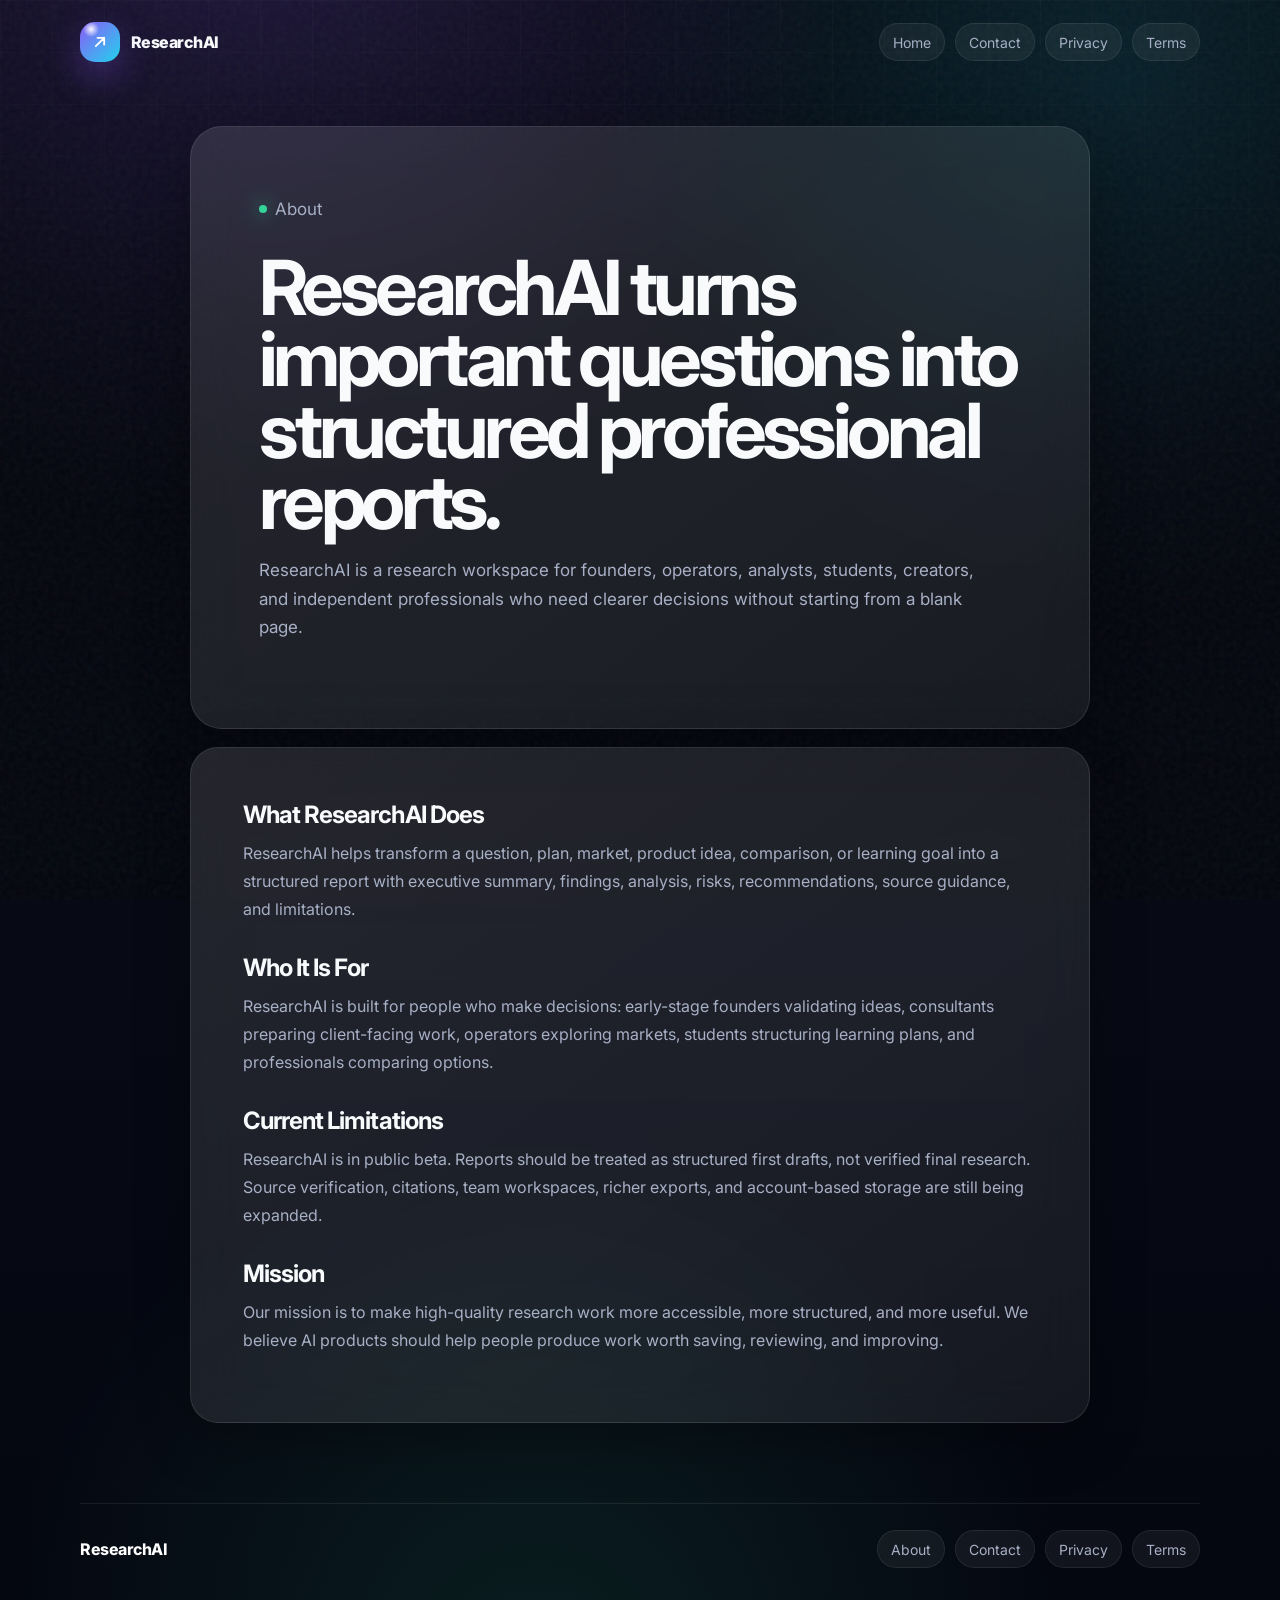
==== about.html @ 29cf25b7 "Sprint 7 — Launch Pack" ====
<!DOCTYPE html>
<html lang="en">
<head>
  <meta charset="UTF-8" />
  <meta name="viewport" content="width=device-width, initial-scale=1.0" />
  <meta name="description" content="Learn what ResearchAI is, who it is for, what it does today, and where the product is heading." />
  <meta name="author" content="ResearchAI" />
  <meta name="theme-color" content="#05070f" />
  <meta name="robots" content="index, follow" />
  <meta property="og:type" content="website" />
  <meta property="og:title" content="About ResearchAI" />
  <meta property="og:description" content="ResearchAI helps people turn important questions into structured professional reports." />
  <meta property="og:url" content="https://researchai.app/about.html" />
  <meta property="og:site_name" content="ResearchAI" />
  <meta name="twitter:card" content="summary" />
  <meta name="twitter:title" content="About ResearchAI" />
  <meta name="twitter:description" content="A professional research workspace for clearer decisions." />
  <title>About ResearchAI</title>
  <link rel="canonical" href="https://researchai.app/about.html" />
  <link rel="icon" href="data:image/svg+xml,%3Csvg xmlns='http://www.w3.org/2000/svg' viewBox='0 0 32 32'%3E%3Cdefs%3E%3ClinearGradient id='g' x1='0%25' y1='0%25' x2='100%25' y2='100%25'%3E%3Cstop offset='0%25' stop-color='%238b5cf6'/%3E%3Cstop offset='100%25' stop-color='%2322d3ee'/%3E%3C/linearGradient%3E%3C/defs%3E%3Crect width='32' height='32' rx='8' fill='url(%23g)'/%3E%3Cpath d='M10 22L22 10M12 10h8v8' fill='none' stroke='white' stroke-width='2' stroke-linecap='round' stroke-linejoin='round'/%3E%3C/svg%3E" />
  <link rel="preconnect" href="https://fonts.googleapis.com" />
  <link rel="preconnect" href="https://fonts.gstatic.com" crossorigin />
  <link href="https://fonts.googleapis.com/css2?family=Inter:wght@400;500;600;700;800&display=swap" rel="stylesheet" />
  <link rel="stylesheet" href="style.css" />
</head>
<body class="static-page-body">
  <a class="skip-link" href="#mainContent">Skip to main content</a>
  <div class="background-noise" aria-hidden="true"></div>
  <header class="static-nav">
    <a class="brand" href="index.html">
      <span class="brand-mark" aria-hidden="true"><svg viewBox="0 0 24 24" aria-hidden="true"><path d="M7 17L17 7M9 7h8v8" /></svg></span>
      <span>ResearchAI</span>
    </a>
    <nav aria-label="Site">
      <a href="index.html">Home</a>
      <a href="contact.html">Contact</a>
      <a href="privacy.html">Privacy</a>
      <a href="terms.html">Terms</a>
    </nav>
  </header>
  <main class="static-shell" id="mainContent">
    <section class="static-hero">
      <p class="eyebrow"><span aria-hidden="true"></span> About</p>
      <h1>ResearchAI turns important questions into structured professional reports.</h1>
      <p>ResearchAI is a research workspace for founders, operators, analysts, students, creators, and independent professionals who need clearer decisions without starting from a blank page.</p>
    </section>
    <section class="static-content">
      <h2>What ResearchAI Does</h2>
      <p>ResearchAI helps transform a question, plan, market, product idea, comparison, or learning goal into a structured report with executive summary, findings, analysis, risks, recommendations, source guidance, and limitations.</p>
      <h2>Who It Is For</h2>
      <p>ResearchAI is built for people who make decisions: early-stage founders validating ideas, consultants preparing client-facing work, operators exploring markets, students structuring learning plans, and professionals comparing options.</p>
      <h2>Current Limitations</h2>
      <p>ResearchAI is in public beta. Reports should be treated as structured first drafts, not verified final research. Source verification, citations, team workspaces, richer exports, and account-based storage are still being expanded.</p>
      <h2>Mission</h2>
      <p>Our mission is to make high-quality research work more accessible, more structured, and more useful. We believe AI products should help people produce work worth saving, reviewing, and improving.</p>
    </section>
  </main>
  <footer class="static-footer">
    <span>ResearchAI</span>
    <nav aria-label="Footer">
      <a href="about.html">About</a>
      <a href="contact.html">Contact</a>
      <a href="privacy.html">Privacy</a>
      <a href="terms.html">Terms</a>
    </nav>
  </footer>
</body>
</html>
---- style.css ----
/* style.css - ResearchAI Public Beta */

:root {
  --bg: #05070f;
  --bg-soft: #090d1b;
  --panel: rgba(255, 255, 255, 0.065);
  --panel-2: rgba(255, 255, 255, 0.095);
  --panel-3: rgba(255, 255, 255, 0.13);
  --border: rgba(255, 255, 255, 0.11);
  --border-strong: rgba(255, 255, 255, 0.2);
  --text: #f8fafc;
  --muted: #a7b0c5;
  --soft: #707b94;
  --purple: #8b5cf6;
  --cyan: #22d3ee;
  --green: #34d399;
  --amber: #fbbf24;
  --red: #fb7185;
  --radius-xl: 34px;
  --radius-lg: 26px;
  --radius-md: 18px;
  --radius-sm: 13px;
  --shadow: 0 30px 90px rgba(0, 0, 0, 0.45);
  --shadow-soft: 0 18px 54px rgba(0, 0, 0, 0.28);
  --ease: cubic-bezier(.2, .8, .2, 1);
  --focus-ring: 0 0 0 3px rgba(34, 211, 238, 0.45);
}

*,
*::before,
*::after {
  box-sizing: border-box;
}

html {
  scroll-behavior: smooth;
  color-scheme: dark;
}

body {
  margin: 0;
  min-height: 100vh;
  font-family: Inter, ui-sans-serif, system-ui, -apple-system, BlinkMacSystemFont, "Segoe UI", sans-serif;
  color: var(--text);
  background:
    radial-gradient(circle at 16% -8%, rgba(139, 92, 246, 0.28), transparent 32%),
    radial-gradient(circle at 88% 5%, rgba(34, 211, 238, 0.18), transparent 28%),
    radial-gradient(circle at 42% 105%, rgba(52, 211, 153, 0.12), transparent 30%),
    linear-gradient(180deg, #05070f 0%, #080b16 46%, #040610 100%);
  overflow-x: hidden;
}

body::before {
  content: "";
  position: fixed;
  inset: 0;
  pointer-events: none;
  z-index: -3;
  background-image:
    linear-gradient(rgba(255,255,255,0.035) 1px, transparent 1px),
    linear-gradient(90deg, rgba(255,255,255,0.035) 1px, transparent 1px);
  background-size: 52px 52px;
  mask-image: linear-gradient(to bottom, rgba(0,0,0,.78), transparent 78%);
}

body::after {
  content: "";
  position: fixed;
  inset: 0;
  pointer-events: none;
  z-index: -2;
  background:
    linear-gradient(180deg, rgba(5,7,15,0.1), rgba(5,7,15,.9)),
    radial-gradient(circle at 50% 20%, transparent, rgba(0,0,0,.22) 72%);
}

body.panel-open {
  overflow: hidden;
}

.background-noise {
  position: fixed;
  inset: 0;
  z-index: -1;
  pointer-events: none;
  opacity: .09;
  background-image: url("data:image/svg+xml,%3Csvg viewBox='0 0 250 250' xmlns='http://www.w3.org/2000/svg'%3E%3Cfilter id='n'%3E%3CfeTurbulence type='fractalNoise' baseFrequency='.65' numOctaves='3' stitchTiles='stitch'/%3E%3C/filter%3E%3Crect width='100%25' height='100%25' filter='url(%23n)' opacity='.55'/%3E%3C/svg%3E");
}

::selection {
  background: rgba(139, 92, 246, 0.5);
  color: white;
}

/* Skip link */
.skip-link {
  position: absolute;
  top: -100px;
  left: 16px;
  z-index: 10000;
  padding: 12px 18px;
  border-radius: 12px;
  background: var(--purple);
  color: white;
  font-weight: 600;
  text-decoration: none;
  transition: top .2s var(--ease);
}

.skip-link:focus {
  top: 16px;
  outline: none;
  box-shadow: var(--focus-ring);
}

button,
input {
  font: inherit;
}

button {
  border: 0;
  cursor: pointer;
}

button:focus-visible,
a:focus-visible,
input:focus-visible {
  outline: none;
  box-shadow: var(--focus-ring);
}

a {
  color: inherit;
  text-decoration: none;
}

/* Mobile header */
.mobile-header {
  display: none;
  position: sticky;
  top: 0;
  z-index: 80;
  padding: 12px 16px;
  align-items: center;
  gap: 14px;
  background: rgba(5, 7, 15, .88);
  border-bottom: 1px solid rgba(255,255,255,.09);
  backdrop-filter: blur(26px);
}

.mobile-menu-btn {
  width: 42px;
  height: 42px;
  padding: 10px;
  display: grid;
  gap: 5px;
  align-content: center;
  border-radius: 14px;
  background: rgba(255,255,255,.08);
  border: 1px solid rgba(255,255,255,.11);
}

.mobile-menu-btn span {
  display: block;
  height: 2px;
  border-radius: 999px;
  background: white;
}

.brand-compact {
  font-weight: 820;
  letter-spacing: -.035em;
}

.sidebar-backdrop {
  display: none;
  position: fixed;
  inset: 0;
  z-index: 55;
  background: rgba(0, 0, 0, .55);
  backdrop-filter: blur(4px);
}

.sidebar-backdrop[hidden] {
  display: none !important;
}

.app {
  display: grid;
  grid-template-columns: 286px minmax(0, 1fr);
  min-height: 100vh;
}

.view {
  display: none;
  min-width: 0;
  opacity: 0;
  transform: translateY(14px) scale(.995);
}

.view.active {
  display: block;
  animation: view-in .55s var(--ease) forwards;
}

@keyframes view-in {
  to {
    opacity: 1;
    transform: translateY(0) scale(1);
  }
}

.app-sidebar {
  position: sticky;
  top: 0;
  height: 100vh;
  padding: 18px;
  overflow-y: auto;
  border-right: 1px solid rgba(255, 255, 255, .09);
  background: rgba(5, 7, 15, .72);
  backdrop-filter: blur(26px);
  z-index: 50;
}

.brand {
  display: inline-flex;
  align-items: center;
  gap: 11px;
  font-weight: 820;
  letter-spacing: -.035em;
}

.brand-mark {
  width: 40px;
  height: 40px;
  border-radius: 15px;
  display: grid;
  place-items: center;
  position: relative;
  overflow: hidden;
  background:
    radial-gradient(circle at 28% 18%, rgba(255,255,255,.95), transparent 18%),
    linear-gradient(135deg, var(--purple), var(--cyan));
  box-shadow: 0 14px 34px rgba(139, 92, 246, .34);
}

.brand-mark::after {
  content: "";
  position: absolute;
  inset: -40%;
  background: linear-gradient(110deg, transparent 25%, rgba(255,255,255,.34), transparent 65%);
  transform: translateX(-100%) rotate(12deg);
  animation: shine 6s ease-in-out infinite;
}

@keyframes shine {
  0%, 72% { transform: translateX(-120%) rotate(12deg); }
  90%, 100% { transform: translateX(120%) rotate(12deg); }
}

.brand-mark svg {
  width: 20px;
  height: 20px;
  z-index: 1;
}

.brand-mark path {
  fill: none;
  stroke: white;
  stroke-width: 2.25;
  stroke-linecap: round;
  stroke-linejoin: round;
}

.primary-create {
  width: 100%;
  min-height: 48px;
  margin: 22px 0 8px;
  padding: 0 14px;
  display: flex;
  align-items: center;
  justify-content: space-between;
  color: white;
  border-radius: 18px;
  background:
    linear-gradient(135deg, rgba(255,255,255,.24), transparent 28%),
    linear-gradient(135deg, var(--purple), var(--cyan));
  box-shadow: 0 18px 48px rgba(91, 123, 255, .28);
  font-weight: 760;
  transition: .24s var(--ease);
}

.primary-create kbd {
  padding: 4px 8px;
  border-radius: 8px;
  background: rgba(0,0,0,.22);
  font-size: 11px;
  font-weight: 600;
  opacity: .85;
}

.primary-create:hover {
  transform: translateY(-2px);
  box-shadow: 0 24px 64px rgba(91, 123, 255, .35);
}

.sidebar-section {
  margin-top: 24px;
  display: grid;
  gap: 7px;
}

.sidebar-label {
  margin: 0 0 5px;
  color: var(--soft);
  text-transform: uppercase;
  letter-spacing: .13em;
  font-size: 11px;
  font-weight: 800;
}

.sidebar-item {
  width: 100%;
  padding: 11px 12px;
  display: flex;
  align-items: center;
  gap: 11px;
  color: var(--muted);
  background: transparent;
  border-radius: 16px;
  text-align: left;
  transition: .22s var(--ease);
}

.sidebar-item:hover,
.sidebar-item.active {
  color: white;
  background: rgba(255,255,255,.085);
  transform: translateX(2px);
}

.coming-soon-item {
  position: relative;
}

.badge-soon {
  margin-left: auto;
  padding: 3px 8px;
  border-radius: 999px;
  font-size: 10px;
  font-weight: 700;
  text-transform: uppercase;
  letter-spacing: .06em;
  color: var(--amber);
  background: rgba(251, 191, 36, .12);
  border: 1px solid rgba(251, 191, 36, .25);
}

.sidebar-icon {
  width: 25px;
  height: 25px;
  border-radius: 10px;
  display: grid;
  place-items: center;
  background: rgba(255,255,255,.075);
  color: #c4b5fd;
  font-size: 13px;
  flex-shrink: 0;
}

.usage-card {
  margin-top: 26px;
  padding: 16px;
  border-radius: 22px;
  background:
    linear-gradient(145deg, rgba(139,92,246,.16), rgba(34,211,238,.065)),
    rgba(255,255,255,.055);
  border: 1px solid rgba(255,255,255,.11);
  box-shadow: var(--shadow-soft);
}

.usage-card strong {
  display: block;
  margin-bottom: 5px;
}

.usage-card p {
  margin: 0;
  color: var(--muted);
  font-size: 13px;
}

.usage-bar {
  height: 8px;
  margin-top: 14px;
  border-radius: 999px;
  overflow: hidden;
  background: rgba(255,255,255,.08);
}

.usage-bar span {
  display: block;
  width: 0%;
  height: 100%;
  border-radius: inherit;
  background: linear-gradient(90deg, var(--purple), var(--cyan));
  transition: width .5s var(--ease);
}

.topbar,
.report-topbar {
  position: sticky;
  top: 0;
  z-index: 40;
  padding: 22px 28px;
  display: flex;
  align-items: center;
  justify-content: space-between;
  gap: 22px;
  background: rgba(5, 7, 15, .64);
  border-bottom: 1px solid rgba(255, 255, 255, .08);
  backdrop-filter: blur(26px);
}

.report-topbar > div:first-child {
  display: flex;
  align-items: center;
  gap: 14px;
  min-width: 0;
}

.back-btn {
  width: 40px;
  height: 40px;
  flex-shrink: 0;
  border-radius: 14px;
  color: white;
  background: rgba(255,255,255,.08);
  border: 1px solid rgba(255,255,255,.11);
  font-size: 18px;
  transition: .22s var(--ease);
}

.back-btn:hover {
  background: rgba(255,255,255,.14);
  transform: translateX(-2px);
}

.topbar h1 {
  margin: 5px 0 0;
  font-size: clamp(26px, 4vw, 44px);
  line-height: 1;
  letter-spacing: -.065em;
}

.eyebrow {
  display: inline-flex;
  align-items: center;
  gap: 8px;
  margin: 0;
  color: #dbe7ff;
  font-size: 13px;
}

.eyebrow span {
  width: 8px;
  height: 8px;
  border-radius: 50%;
  background: var(--green);
  box-shadow: 0 0 20px var(--green);
}

.topbar-actions,
.export-actions {
  display: flex;
  gap: 10px;
  flex-wrap: wrap;
  justify-content: flex-end;
}

.ghost-btn,
.accent-btn,
.text-btn {
  min-height: 42px;
  padding: 0 16px;
  border-radius: 999px;
  color: white;
  transition: .22s var(--ease);
}

.ghost-btn {
  background: rgba(255,255,255,.075);
  border: 1px solid rgba(255,255,255,.12);
}

.ghost-btn:hover {
  transform: translateY(-2px);
  background: rgba(255,255,255,.115);
  border-color: rgba(255,255,255,.2);
}

.ghost-btn.is-favorite {
  color: var(--amber);
  border-color: rgba(251, 191, 36, .35);
  background: rgba(251, 191, 36, .1);
}

.accent-btn {
  position: relative;
  overflow: hidden;
  font-weight: 760;
  background:
    linear-gradient(135deg, rgba(255,255,255,.24), transparent 28%),
    linear-gradient(135deg, var(--purple), var(--cyan));
  box-shadow: 0 18px 48px rgba(91, 123, 255, .28);
}

.accent-btn:hover {
  transform: translateY(-2px);
  box-shadow: 0 24px 64px rgba(91, 123, 255, .36);
}

.accent-btn.large {
  min-height: 64px;
  padding-inline: 26px;
  border-radius: 18px;
}

.danger-btn {
  color: var(--red);
  border-color: rgba(251, 113, 133, .3);
}

.danger-btn:hover {
  background: rgba(251, 113, 133, .12);
}

.text-btn {
  color: var(--muted);
  background: transparent;
}

.text-btn:hover {
  color: white;
  background: rgba(255,255,255,.08);
}

.hero-panel {
  margin: 28px;
  padding: 48px;
  min-height: 560px;
  display: grid;
  grid-template-columns: minmax(0, 1.08fr) minmax(380px, 460px);
  gap: 54px;
  align-items: center;
  border-radius: 34px;
  background:
    radial-gradient(circle at 10% 8%, rgba(139,92,246,.16), transparent 34%),
    radial-gradient(circle at 92% 0%, rgba(34,211,238,.12), transparent 30%),
    linear-gradient(145deg, rgba(255,255,255,.1), rgba(255,255,255,.045));
  border: 1px solid rgba(255,255,255,.13);
  box-shadow: var(--shadow);
  overflow: hidden;
}

.hero-badge {
  width: fit-content;
  padding: 8px 12px;
  color: #dbe7ff;
  border-radius: 999px;
  background: rgba(255,255,255,.07);
  border: 1px solid rgba(255,255,255,.115);
  font-size: 12px;
  font-weight: 700;
  letter-spacing: .03em;
  text-transform: uppercase;
}

.hero-content h2 {
  max-width: 780px;
  margin: 24px 0 18px;
  font-size: clamp(48px, 5.4vw, 76px);
  line-height: 1;
  letter-spacing: -.045em;
  background: linear-gradient(115deg, #fff 0%, #e8eeff 45%, #b8f2ff 100%);
  background-clip: text;
  -webkit-background-clip: text;
  color: transparent;
}

.hero-content p {
  max-width: 650px;
  margin: 0;
  color: var(--muted);
  font-size: 19px;
  line-height: 1.7;
  letter-spacing: 0;
}

.research-command {
  margin-top: 38px;
  max-width: 780px;
  padding: 16px;
  display: grid;
  grid-template-columns: 1fr auto;
  gap: 12px;
  align-items: start;
  border-radius: 22px;
  background:
    linear-gradient(145deg, rgba(255,255,255,.12), rgba(255,255,255,.045)),
    linear-gradient(120deg, rgba(139,92,246,.1), rgba(34,211,238,.055));
  border: 1px solid rgba(255,255,255,.15);
  box-shadow: 0 20px 58px rgba(0,0,0,.32);
  backdrop-filter: blur(28px);
  transition: .3s var(--ease);
}

.research-command:focus-within {
  transform: translateY(-2px);
  border-color: rgba(34,211,238,.42);
  box-shadow: 0 30px 90px rgba(34,211,238,.1), 0 24px 70px rgba(0,0,0,.38);
}

.input-group {
  display: grid;
  gap: 7px;
}

.workflow-label {
  padding-left: 4px;
  color: #dbe7ff;
  font-size: 13px;
  font-weight: 700;
  letter-spacing: .02em;
}

.input-shell {
  min-height: 64px;
  padding: 0 18px;
  display: flex;
  align-items: center;
  gap: 12px;
  border-radius: 18px;
  background: rgba(3,5,12,.56);
  border: 1px solid rgba(255,255,255,.09);
  transition: border-color .22s var(--ease);
  cursor: text;
}

.input-shell:has(.has-error) {
  border-color: rgba(251, 113, 133, .55);
  box-shadow: 0 0 0 1px rgba(251, 113, 133, .2);
}

.input-icon {
  width: 28px;
  height: 28px;
  display: grid;
  place-items: center;
  border-radius: 10px;
  color: #dbe7ff;
  background: rgba(255,255,255,.075);
  border: 1px solid rgba(255,255,255,.08);
  font-size: 12px;
  font-weight: 800;
  flex-shrink: 0;
}

.input-shell input {
  width: 100%;
  color: white;
  background: transparent;
  border: 0;
  outline: 0;
  font-size: 17px;
}

.input-shell input::placeholder {
  color: rgba(218,226,246,.42);
}

.input-hint {
  margin: 0;
  padding-left: 4px;
  color: var(--soft);
  font-size: 12px;
  line-height: 1.45;
}

.input-error {
  margin: 0;
  padding-left: 8px;
  color: var(--red);
  font-size: 13px;
  font-weight: 500;
}

.suggestions {
  display: flex;
  flex-wrap: wrap;
  gap: 9px;
  margin-top: 20px;
  max-width: 760px;
}

.suggestions button,
.topic-cloud button {
  padding: 10px 13px;
  border-radius: 999px;
  color: var(--muted);
  background: rgba(255,255,255,.07);
  border: 1px solid rgba(255,255,255,.105);
  transition: .22s var(--ease);
}

.suggestions button:hover,
.topic-cloud button:hover {
  color: white;
  transform: translateY(-2px);
  background: rgba(255,255,255,.11);
  border-color: rgba(255,255,255,.18);
}

.report-preview {
  padding: 30px;
  border-radius: 22px;
  background:
    linear-gradient(180deg, rgba(255,255,255,.12), rgba(255,255,255,.045)),
    rgba(9,13,26,.78);
  border: 1px solid rgba(255,255,255,.13);
  box-shadow: 0 24px 70px rgba(0,0,0,.34);
  backdrop-filter: blur(28px);
  animation: none;
}

@keyframes float-card {
  0%, 100% { transform: translateY(0) rotate(0deg); }
  50% { transform: translateY(-12px) rotate(.4deg); }
}

.preview-header {
  display: flex;
  justify-content: space-between;
  gap: 18px;
  align-items: flex-start;
  padding-bottom: 20px;
  border-bottom: 1px solid rgba(255,255,255,.08);
}

.preview-kicker {
  margin-bottom: 18px;
  color: var(--soft);
  font-size: 11px;
  font-weight: 800;
  letter-spacing: .12em;
  text-transform: uppercase;
}

.preview-header strong {
  display: block;
  font-size: 24px;
  line-height: 1.25;
  letter-spacing: -.025em;
}

.preview-header span,
.preview-grid span {
  display: block;
  margin-top: 4px;
  color: var(--soft);
  font-size: 12px;
}

.score-ring {
  width: 64px;
  height: 38px;
  display: grid;
  place-items: center;
  border-radius: 16px;
  --score-pct: 82%;
  color: #b9f7d2;
  background: rgba(52, 211, 153, .09);
  border: 1px solid rgba(52, 211, 153, .2);
  font-size: 12px;
  font-weight: 800;
  flex-shrink: 0;
  transition: background .4s var(--ease);
}

.preview-summary {
  margin: 24px 0;
  padding: 0 0 22px;
  border-bottom: 1px solid rgba(255,255,255,.08);
}

.preview-summary strong {
  display: block;
  margin-bottom: 8px;
  color: white;
  font-size: 15px;
}

.preview-summary p {
  margin: 0;
  color: var(--muted);
  font-size: 14px;
  line-height: 1.7;
}

.preview-grid {
  display: grid;
  grid-template-columns: 1fr;
  gap: 12px;
}

.preview-grid div {
  position: relative;
  padding: 0 0 12px 18px;
  background: transparent;
  border: 0;
  border-bottom: 1px solid rgba(255,255,255,.075);
}

.preview-grid div::before {
  content: "";
  position: absolute;
  left: 0;
  top: 6px;
  width: 6px;
  height: 6px;
  border-radius: 50%;
  background: rgba(34, 211, 238, .8);
}

.preview-grid div:last-child {
  padding-bottom: 0;
  border-bottom: 0;
}

.preview-grid span {
  margin-top: 0;
  color: white;
  font-size: 13px;
  font-weight: 700;
}

.preview-grid p {
  margin: 4px 0 7px;
  color: var(--muted);
  font-size: 13px;
  line-height: 1.55;
}

.preview-grid strong {
  display: inline-flex;
  width: fit-content;
  padding: 4px 8px;
  border-radius: 999px;
  color: #dbe7ff;
  background: rgba(255,255,255,.065);
  border: 1px solid rgba(255,255,255,.09);
  font-size: 12px;
  letter-spacing: 0;
}

.section-block,
.dashboard-grid {
  margin: 44px 28px;
}

.section-header {
  display: flex;
  justify-content: space-between;
  align-items: end;
  gap: 24px;
  margin-bottom: 18px;
}

.section-header h2 {
  margin: 8px 0 0;
  font-size: clamp(28px, 4vw, 46px);
  line-height: 1;
  letter-spacing: -.06em;
}

.section-header > p {
  max-width: 520px;
  margin: 0;
  color: var(--muted);
  line-height: 1.6;
}

.template-grid {
  display: grid;
  grid-template-columns: repeat(3, 1fr);
  gap: 14px;
}

.template-card,
.panel-card,
.pricing-card {
  background: rgba(255,255,255,.055);
  border: 1px solid rgba(255,255,255,.1);
  box-shadow: var(--shadow-soft);
}

.template-card {
  min-height: 172px;
  padding: 19px;
  border-radius: 26px;
  color: white;
  text-align: left;
  transition: .25s var(--ease);
}

.template-card:hover,
.pricing-card:hover,
.panel-card:hover {
  transform: translateY(-6px);
  background: rgba(255,255,255,.078);
  border-color: rgba(255,255,255,.18);
}

.template-card > span {
  width: 42px;
  height: 42px;
  display: grid;
  place-items: center;
  margin-bottom: 16px;
  border-radius: 16px;
  background: linear-gradient(135deg, rgba(139,92,246,.22), rgba(34,211,238,.14));
  border: 1px solid rgba(255,255,255,.1);
  color: #e8ddff;
}

.template-card strong {
  display: block;
  margin-bottom: 8px;
  font-size: 17px;
  letter-spacing: -.035em;
}

.template-card p {
  margin: 0;
  color: var(--muted);
  font-size: 13px;
  line-height: 1.55;
}

.dashboard-grid {
  display: grid;
  grid-template-columns: 1.1fr .9fr;
  gap: 16px;
}

.panel-card {
  padding: 22px;
  border-radius: 30px;
  transition: .25s var(--ease);
}

.panel-title {
  display: flex;
  justify-content: space-between;
  align-items: center;
  margin-bottom: 16px;
}

.panel-title h3 {
  margin: 0;
  font-size: 21px;
  letter-spacing: -.04em;
}

.report-list {
  display: grid;
  gap: 10px;
}

.report-row {
  display: grid;
  grid-template-columns: auto 1fr auto;
  align-items: center;
  gap: 12px;
  padding: 13px;
  border-radius: 19px;
  color: white;
  text-align: left;
  background: rgba(255,255,255,.045);
  border: 1px solid rgba(255,255,255,.075);
  transition: .22s var(--ease);
  width: 100%;
}

.report-row.pinned {
  border-color: rgba(251, 191, 36, .24);
  background: rgba(251, 191, 36, .055);
}

.report-row:hover {
  transform: translateX(3px);
  background: rgba(255,255,255,.075);
  border-color: rgba(255,255,255,.14);
}

.report-row > span {
  width: 42px;
  height: 42px;
  border-radius: 15px;
  display: grid;
  place-items: center;
  background: linear-gradient(135deg, rgba(139,92,246,.24), rgba(34,211,238,.14));
  border: 1px solid rgba(255,255,255,.09);
  font-size: 13px;
  font-weight: 700;
}

.report-row strong {
  display: block;
  margin-bottom: 4px;
}

.report-row p {
  margin: 0;
  color: var(--soft);
  font-size: 12px;
}

.report-row-actions,
.history-actions {
  display: flex;
  flex-wrap: wrap;
  gap: 6px;
  justify-content: flex-end;
}

.report-row-actions button,
.history-actions button {
  min-height: 30px;
  padding: 0 9px;
  border-radius: 999px;
  color: var(--muted);
  background: rgba(255,255,255,.06);
  border: 1px solid rgba(255,255,255,.09);
  font-size: 12px;
  transition: .22s var(--ease);
}

.report-row-actions button:hover,
.history-actions button:hover {
  color: white;
  background: rgba(255,255,255,.1);
  border-color: rgba(255,255,255,.16);
}

.topic-cloud {
  display: flex;
  flex-wrap: wrap;
  gap: 9px;
}

.continue-card {
  margin-top: 20px;
  padding: 17px;
  border-radius: 23px;
  background: linear-gradient(145deg, rgba(139,92,246,.16), rgba(34,211,238,.065));
  border: 1px solid rgba(255,255,255,.1);
}

.continue-card p {
  color: var(--muted);
  line-height: 1.55;
}

/* Empty states */
.empty-state {
  padding: 40px 24px;
  text-align: center;
  border-radius: 24px;
  background: rgba(255,255,255,.03);
  border: 1px dashed rgba(255,255,255,.12);
}

.empty-state.compact {
  padding: 28px 18px;
}

.empty-state h2,
.empty-state h3 {
  margin: 12px 0 8px;
  letter-spacing: -.04em;
}

.empty-state p,
.empty-state span {
  margin: 0;
  color: var(--muted);
  line-height: 1.6;
  font-size: 14px;
}

.empty-icon {
  width: 56px;
  height: 56px;
  margin: 0 auto;
  display: grid;
  place-items: center;
  border-radius: 18px;
  font-size: 24px;
  background: linear-gradient(135deg, rgba(139,92,246,.2), rgba(34,211,238,.1));
  border: 1px solid rgba(255,255,255,.1);
}

.pricing-grid {
  display: grid;
  grid-template-columns: repeat(3, 1fr);
  gap: 16px;
}

.pricing-card {
  padding: 25px;
  border-radius: 31px;
  transition: .25s var(--ease);
}

.pricing-card.featured {
  background:
    linear-gradient(145deg, rgba(139,92,246,.2), rgba(34,211,238,.08)),
    rgba(255,255,255,.07);
  border-color: rgba(139,92,246,.42);
}

.pricing-card h3 {
  margin: 0 0 8px;
  font-size: 22px;
  letter-spacing: -.04em;
}

.pricing-card p {
  color: var(--muted);
}

.pricing-card > strong {
  display: block;
  margin: 20px 0;
  font-size: 44px;
  letter-spacing: -.065em;
}

.pricing-card > strong span {
  color: var(--soft);
  font-size: 15px;
  letter-spacing: 0;
  font-weight: 500;
}

.pricing-card ul {
  display: grid;
  gap: 11px;
  padding-left: 18px;
  color: var(--muted);
  margin-bottom: 24px;
}

.site-footer {
  margin: 48px 28px 32px;
  padding: 24px 0;
  display: flex;
  justify-content: space-between;
  align-items: center;
  gap: 16px;
  flex-wrap: wrap;
  border-top: 1px solid rgba(255,255,255,.08);
}

.site-footer p {
  margin: 0;
  color: var(--soft);
  font-size: 13px;
}

.site-footer nav {
  display: flex;
  gap: 8px;
}

.site-footer nav button {
  padding: 8px 14px;
  border-radius: 999px;
  color: var(--muted);
  background: transparent;
  font-size: 13px;
  transition: .22s var(--ease);
}

.site-footer nav button:hover {
  color: white;
  background: rgba(255,255,255,.08);
}

.loading-view {
  min-height: 100vh;
}

.loading-shell {
  min-height: 100vh;
  display: grid;
  grid-template-columns: minmax(0, 1fr) 360px;
  gap: 18px;
  align-items: center;
  padding: 32px;
}

.loading-main,
.loading-steps {
  border-radius: 38px;
  background:
    linear-gradient(145deg, rgba(255,255,255,.13), rgba(255,255,255,.045)),
    rgba(8,11,22,.76);
  border: 1px solid rgba(255,255,255,.14);
  box-shadow: var(--shadow);
  backdrop-filter: blur(28px);
}

.loading-main {
  padding: 42px;
  text-align: center;
}

.research-orb {
  width: 164px;
  height: 164px;
  margin: 0 auto 28px;
  border-radius: 50%;
  position: relative;
  background:
    radial-gradient(circle, rgba(139,92,246,.18), transparent 58%),
    conic-gradient(from 180deg, rgba(139,92,246,.18), rgba(34,211,238,.6), rgba(52,211,153,.35), rgba(139,92,246,.18));
  animation: spin 2.4s linear infinite;
  box-shadow: 0 0 90px rgba(139,92,246,.25);
}

.research-orb::before {
  content: "";
  position: absolute;
  inset: 13px;
  border-radius: inherit;
  background: #090d19;
  border: 1px solid rgba(255,255,255,.08);
}

.research-orb::after {
  content: "";
  position: absolute;
  inset: 58px;
  border-radius: 18px;
  background:
    radial-gradient(circle at 30% 20%, rgba(255,255,255,.95), transparent 24%),
    linear-gradient(135deg, var(--purple), var(--cyan));
  box-shadow: 0 18px 48px rgba(34,211,238,.2);
  animation: pulse-box 1.6s var(--ease) infinite;
}

@keyframes spin {
  to { transform: rotate(360deg); }
}

@keyframes pulse-box {
  0%, 100% { transform: scale(.92) rotate(0deg); opacity: .85; }
  50% { transform: scale(1.08) rotate(8deg); opacity: 1; }
}

.loading-main h2 {
  margin: 0;
  font-size: clamp(34px, 5vw, 58px);
  letter-spacing: -.065em;
  line-height: .98;
  background: linear-gradient(115deg, #fff 0%, #dce4ff 33%, #8eeaff 68%, #c4b5fd 100%);
  background-clip: text;
  -webkit-background-clip: text;
  color: transparent;
}

.loading-main p {
  max-width: 620px;
  margin: 14px auto 28px;
  color: var(--muted);
  line-height: 1.65;
}

.progress-meta {
  display: flex;
  justify-content: space-between;
  color: var(--muted);
  font-size: 13px;
  margin-bottom: 10px;
}

.progress-track {
  height: 13px;
  border-radius: 999px;
  overflow: hidden;
  background: rgba(255,255,255,.075);
  border: 1px solid rgba(255,255,255,.1);
}

.progress-track span {
  display: block;
  width: 0%;
  height: 100%;
  border-radius: inherit;
  background: linear-gradient(90deg, var(--purple), var(--cyan), var(--green));
  box-shadow: 0 0 28px rgba(34,211,238,.48);
  transition: width .42s var(--ease);
}

.loading-cancel {
  margin-top: 24px;
}

.loading-steps {
  padding: 20px;
  display: grid;
  gap: 9px;
}

.loading-step {
  display: flex;
  align-items: center;
  gap: 11px;
  padding: 12px;
  border-radius: 17px;
  color: var(--soft);
  background: rgba(255,255,255,.04);
  border: 1px solid rgba(255,255,255,.07);
  transition: .28s var(--ease);
}

.loading-step span {
  width: 22px;
  height: 22px;
  border-radius: 50%;
  display: grid;
  place-items: center;
  background: rgba(255,255,255,.07);
  font-size: 11px;
  flex-shrink: 0;
}

.loading-step.active {
  color: white;
  background: rgba(139,92,246,.14);
  border-color: rgba(139,92,246,.28);
  transform: translateX(4px);
}

.loading-step.done {
  color: #b9f7d2;
  background: rgba(52,211,153,.09);
  border-color: rgba(52,211,153,.2);
}

.report-view {
  position: relative;
}

.report-layout {
  display: grid;
  grid-template-columns: 1fr 310px;
  gap: 0;
}

.report-empty {
  min-height: 60vh;
  display: grid;
  place-items: center;
  padding: 40px 28px;
}

.report-topbar h2 {
  margin: 0;
  max-width: 520px;
  font-size: 21px;
  letter-spacing: -.04em;
  white-space: nowrap;
  overflow: hidden;
  text-overflow: ellipsis;
}

.report-topbar p {
  margin: 4px 0 0;
  color: var(--soft);
  font-size: 13px;
}

.research-tree {
  position: sticky;
  top: 0;
  align-self: start;
  max-height: 100vh;
  overflow-y: auto;
  padding: 18px;
  border-left: 1px solid rgba(255,255,255,.09);
  background: rgba(5,7,15,.72);
  backdrop-filter: blur(26px);
  transition: width .28s var(--ease);
  order: 2;
}

.tree-head {
  display: flex;
  justify-content: space-between;
  align-items: center;
  margin-bottom: 14px;
}

.tree-head h3 {
  margin: 0;
  letter-spacing: -.04em;
}

.tree-head button {
  width: 32px;
  height: 32px;
  border-radius: 12px;
  color: white;
  background: rgba(255,255,255,.08);
  border: 1px solid rgba(255,255,255,.11);
}

.research-tree nav {
  display: grid;
  gap: 8px;
}

.tree-link {
  display: grid;
  grid-template-columns: auto 1fr 34px;
  align-items: center;
  gap: 10px;
  padding: 12px;
  border-radius: 17px;
  color: var(--muted);
  background: rgba(255,255,255,.035);
  border: 1px solid rgba(255,255,255,.065);
  transition: .22s var(--ease);
}

.tree-link:hover,
.tree-link.active {
  color: white;
  background: rgba(255,255,255,.085);
  border-color: rgba(255,255,255,.13);
  transform: translateX(-2px);
}

.tree-link span {
  width: 26px;
  height: 26px;
  border-radius: 10px;
  display: grid;
  place-items: center;
  background: rgba(255,255,255,.07);
  font-size: 12px;
  color: #c4b5fd;
}

.tree-link em {
  height: 6px;
  border-radius: 999px;
  background: linear-gradient(90deg, var(--purple), var(--cyan));
}

.tree-metrics {
  margin-top: 16px;
  padding: 16px;
  border-radius: 23px;
  background: rgba(255,255,255,.055);
  border: 1px solid rgba(255,255,255,.095);
}

.tree-metrics p {
  display: flex;
  justify-content: space-between;
  gap: 14px;
  color: var(--muted);
  font-size: 13px;
}

.tree-metrics b {
  color: white;
}

.research-tree.collapsed {
  width: 78px;
}

.research-tree.collapsed h3,
.research-tree.collapsed .tree-link b,
.research-tree.collapsed .tree-link em,
.research-tree.collapsed .tree-metrics {
  display: none;
}

.research-tree.collapsed .tree-link {
  grid-template-columns: auto;
  justify-content: center;
}

.report-document {
  max-width: 960px;
  margin: 36px auto 110px;
  padding: 0 32px;
  display: grid;
  gap: 22px;
  order: 1;
}

.report-hero,
.report-section {
  scroll-margin-top: 110px;
  border-radius: 26px;
  background: rgba(255,255,255,.048);
  border: 1px solid rgba(255,255,255,.09);
  box-shadow: 0 16px 44px rgba(0,0,0,.16);
  animation: section-in .5s var(--ease) backwards;
}

@keyframes section-in {
  from {
    opacity: 0;
    transform: translateY(12px);
  }
}

.report-section:nth-child(2) { animation-delay: .04s; }
.report-section:nth-child(3) { animation-delay: .08s; }
.report-section:nth-child(4) { animation-delay: .12s; }
.report-section:nth-child(5) { animation-delay: .16s; }
.report-section:nth-child(6) { animation-delay: .2s; }
.report-section:nth-child(7) { animation-delay: .24s; }
.report-section:nth-child(8) { animation-delay: .28s; }
.report-section:nth-child(9) { animation-delay: .32s; }
.report-section:nth-child(10) { animation-delay: .36s; }
.report-section:nth-child(11) { animation-delay: .4s; }
.report-section:nth-child(12) { animation-delay: .44s; }

.report-hero {
  padding: 42px;
  background:
    radial-gradient(circle at 10% 10%, rgba(139,92,246,.16), transparent 35%),
    radial-gradient(circle at 90% 15%, rgba(34,211,238,.1), transparent 30%),
    linear-gradient(145deg, rgba(255,255,255,.095), rgba(255,255,255,.045));
}

.report-hero h1 {
  margin: 14px 0;
  font-size: clamp(38px, 5vw, 64px);
  line-height: 1;
  letter-spacing: -.045em;
  background: linear-gradient(115deg, #fff 0%, #dce4ff 33%, #8eeaff 68%, #c4b5fd 100%);
  background-clip: text;
  -webkit-background-clip: text;
  color: transparent;
}

.report-hero > p:not(.eyebrow) {
  color: var(--muted);
  line-height: 1.7;
  font-size: 16px;
}

.report-stats {
  display: grid;
  grid-template-columns: repeat(4, 1fr);
  gap: 10px;
  margin-top: 22px;
}

.report-stats div,
.insight-grid div {
  padding: 17px;
  border-radius: 18px;
  background: rgba(255,255,255,.045);
  border: 1px solid rgba(255,255,255,.075);
}

.report-stats strong {
  display: block;
  font-size: 23px;
  letter-spacing: -.04em;
}

.report-stats span {
  color: var(--soft);
  font-size: 12px;
}

.report-section {
  padding: 32px;
}

.report-section:hover {
  border-color: rgba(255,255,255,.12);
  background: rgba(255,255,255,.052);
}

.section-title {
  display: flex;
  justify-content: space-between;
  align-items: start;
  gap: 24px;
  margin-bottom: 22px;
}

.section-title h2 {
  margin: 4px 0 0;
  font-size: clamp(25px, 3vw, 34px);
  line-height: 1.08;
  letter-spacing: -.035em;
}

.section-kicker {
  margin: 0;
  color: var(--soft);
  font-size: 11px;
  font-weight: 800;
  letter-spacing: .12em;
  line-height: 1.2;
  text-transform: uppercase;
}

.section-title span {
  padding: 7px 10px;
  border-radius: 999px;
  color: #b9f7d2;
  background: rgba(52,211,153,.1);
  border: 1px solid rgba(52,211,153,.18);
  font-size: 12px;
  white-space: nowrap;
}

.report-section p,
.report-section li {
  color: var(--muted);
  line-height: 1.78;
  font-size: 15px;
}

.executive-section {
  padding: 38px;
  background:
    linear-gradient(180deg, rgba(255,255,255,.075), rgba(255,255,255,.045)),
    rgba(9,13,26,.72);
}

.executive-brief {
  margin-bottom: 24px;
  padding: 0 0 22px;
  border-bottom: 1px solid rgba(255,255,255,.08);
}

.executive-brief p {
  margin: 0;
  color: #dbe7ff;
  font-size: 18px;
  line-height: 1.78;
}

.report-disclaimer {
  margin-top: 20px;
  padding: 14px 16px;
  border-radius: 14px;
  font-size: 13px;
  line-height: 1.6;
  color: var(--soft);
  background: rgba(251, 191, 36, .06);
  border: 1px solid rgba(251, 191, 36, .15);
}

.insight-grid {
  display: grid;
  grid-template-columns: repeat(3, 1fr);
  gap: 14px;
  margin-top: 18px;
}

.insight-grid strong {
  display: block;
  margin-bottom: 8px;
  color: white;
  line-height: 1.35;
}

.insight-grid p {
  margin: 0;
  font-size: 14px;
  line-height: 1.65;
}

.comparison-list {
  margin: 10px 0 0;
  padding: 0;
  display: grid;
  gap: 8px;
  list-style: none;
}

.comparison-list li {
  display: grid;
  gap: 6px;
  padding: 10px;
  border-radius: 14px;
  background: rgba(255,255,255,.045);
  border: 1px solid rgba(255,255,255,.075);
}

.comparison-list span {
  color: var(--muted);
  font-size: 13px;
  line-height: 1.45;
}

.chart-card {
  margin-top: 22px;
  padding: 22px;
  border-radius: 20px;
  background: rgba(255,255,255,.045);
  border: 1px solid rgba(255,255,255,.08);
}

.bar-row {
  display: grid;
  grid-template-columns: 150px 1fr 42px;
  align-items: center;
  gap: 11px;
  margin: 13px 0;
  font-size: 13px;
  color: var(--muted);
}

.bar-row i {
  height: 10px;
  border-radius: 999px;
  background: rgba(255,255,255,.08);
  overflow: hidden;
}

.bar-row b {
  display: block;
  height: 100%;
  width: var(--bar-width, 0%);
  border-radius: inherit;
  background: linear-gradient(90deg, var(--purple), var(--cyan));
  box-shadow: 0 0 18px rgba(34,211,238,.28);
  transition: width 1s var(--ease);
}

.bar-row b.bar-filled {
  width: var(--bar-width, 0%);
}

.split {
  display: grid;
  grid-template-columns: 1fr 1fr;
  gap: 24px;
}

.signal-list {
  padding: 0;
  margin: 0;
  display: grid;
  gap: 12px;
  list-style: none;
}

.signal-list li {
  position: relative;
  padding: 16px 16px 16px 32px;
  border-radius: 16px;
  background: rgba(255,255,255,.042);
  border: 1px solid rgba(255,255,255,.072);
}

.signal-list li::before {
  content: "";
  position: absolute;
  left: 12px;
  top: 14px;
  bottom: 14px;
  width: 6px;
  border-radius: 999px;
  background: var(--green);
}

.signal-list.warning li::before {
  background: var(--amber);
}

.signal-list.risk li::before {
  background: var(--red);
}

.signal-list strong,
.signal-list span {
  display: block;
}

.signal-list strong {
  margin-bottom: 5px;
  color: white;
}

.signal-list span {
  font-size: 14px;
  line-height: 1.6;
}

.table-wrap {
  overflow-x: auto;
  -webkit-overflow-scrolling: touch;
}

table {
  width: 100%;
  border-collapse: collapse;
  border-radius: 20px;
  overflow: hidden;
  font-size: 14px;
}

th,
td {
  padding: 14px;
  text-align: left;
  border-bottom: 1px solid rgba(255,255,255,.08);
  color: var(--muted);
}

th {
  color: white;
  background: rgba(255,255,255,.055);
}

.timeline {
  display: grid;
  gap: 14px;
}

.timeline div {
  padding: 18px;
  display: grid;
  grid-template-columns: 36px 1fr;
  gap: 8px 14px;
  border-radius: 16px;
  background: rgba(255,255,255,.045);
  border: 1px solid rgba(255,255,255,.08);
}

.timeline span {
  grid-row: span 2;
  width: 34px;
  height: 34px;
  border-radius: 13px;
  display: grid;
  place-items: center;
  background: linear-gradient(135deg, rgba(139,92,246,.3), rgba(34,211,238,.18));
  border: 1px solid rgba(255,255,255,.11);
  font-size: 13px;
  font-weight: 800;
}

.timeline strong {
  align-self: end;
  color: white;
  line-height: 1.35;
}

.timeline p {
  margin: 0;
  color: var(--muted);
  line-height: 1.65;
}

.confidence-grid {
  display: grid;
  grid-template-columns: repeat(3, 1fr);
  gap: 14px;
}

.confidence-grid div {
  padding: 18px;
  border-radius: 16px;
  background: rgba(255,255,255,.042);
  border: 1px solid rgba(255,255,255,.075);
}

.confidence-grid strong {
  display: block;
  margin-bottom: 8px;
  color: white;
}

.confidence-grid p {
  margin: 0;
  font-size: 14px;
  line-height: 1.65;
}

/* Panel overlay */
.panel-overlay {
  position: fixed;
  inset: 0;
  z-index: 200;
  display: grid;
  place-items: center;
  padding: 24px;
  background: rgba(0, 0, 0, .6);
  backdrop-filter: blur(8px);
  opacity: 0;
  transition: opacity .28s var(--ease);
}

.panel-overlay[hidden] {
  display: none !important;
}

.panel-overlay:not(.open) {
  pointer-events: none;
}

.panel-overlay.open {
  opacity: 1;
  pointer-events: auto;
}

.panel-drawer {
  width: min(560px, 100%);
  max-height: min(80vh, 720px);
  display: grid;
  grid-template-rows: auto 1fr;
  border-radius: 28px;
  background: rgba(9, 13, 26, .96);
  border: 1px solid rgba(255,255,255,.14);
  box-shadow: var(--shadow);
  transform: translateY(20px) scale(.97);
  transition: transform .28s var(--ease);
  overflow: hidden;
}

.panel-overlay.open .panel-drawer {
  transform: translateY(0) scale(1);
}

.panel-header {
  display: flex;
  justify-content: space-between;
  align-items: center;
  padding: 20px 22px;
  border-bottom: 1px solid rgba(255,255,255,.08);
}

.panel-header h2 {
  margin: 0;
  font-size: 20px;
  letter-spacing: -.04em;
}

.panel-close {
  width: 36px;
  height: 36px;
  border-radius: 12px;
  font-size: 22px;
  line-height: 1;
  color: white;
  background: rgba(255,255,255,.08);
  border: 1px solid rgba(255,255,255,.11);
}

.panel-body {
  padding: 20px 22px;
  overflow-y: auto;
}

.panel-body .template-grid {
  grid-template-columns: 1fr;
}

.history-list {
  display: grid;
  gap: 10px;
}

.history-item {
  width: 100%;
  display: grid;
  grid-template-columns: auto 1fr auto;
  gap: 12px;
  padding: 14px;
  border-radius: 18px;
  text-align: left;
  color: white;
  background: rgba(255,255,255,.05);
  border: 1px solid rgba(255,255,255,.08);
  transition: .22s var(--ease);
}

.history-item:hover {
  background: rgba(255,255,255,.09);
  transform: translateX(3px);
}

.history-icon {
  width: 42px;
  height: 42px;
  display: grid;
  place-items: center;
  border-radius: 14px;
  font-size: 13px;
  font-weight: 700;
  background: linear-gradient(135deg, rgba(139,92,246,.24), rgba(34,211,238,.14));
  border: 1px solid rgba(255,255,255,.09);
}

.history-item strong {
  display: block;
  margin-bottom: 4px;
}

.history-item p {
  margin: 0;
  color: var(--soft);
  font-size: 12px;
}

.settings-group {
  margin-bottom: 28px;
}

.settings-group h3 {
  margin: 0 0 10px;
  font-size: 16px;
}

.settings-group p {
  margin: 0 0 14px;
  color: var(--muted);
  line-height: 1.6;
  font-size: 14px;
}

.settings-group .ghost-btn {
  margin-right: 10px;
  margin-bottom: 10px;
}

.settings-version {
  color: var(--soft);
  font-size: 12px;
}

/* Toast */
.toast {
  position: fixed;
  right: 18px;
  bottom: 18px;
  z-index: 999;
  max-width: 360px;
  padding: 13px 16px;
  border-radius: 16px;
  background: rgba(12,18,32,.9);
  color: white;
  border: 1px solid rgba(255,255,255,.14);
  box-shadow: var(--shadow-soft);
  backdrop-filter: blur(22px);
  opacity: 0;
  transform: translateY(18px);
  pointer-events: none;
  transition: .28s var(--ease);
}

.toast.show {
  opacity: 1;
  transform: translateY(0);
}

.toast-info {
  border-color: rgba(34, 211, 238, .35);
}

.toast-warn {
  border-color: rgba(251, 191, 36, .35);
  color: #fde68a;
}

/* Static launch pages */
.static-page-body {
  min-height: 100vh;
}

.static-nav,
.static-footer {
  width: min(1120px, calc(100% - 36px));
  margin: 0 auto;
  display: flex;
  align-items: center;
  justify-content: space-between;
  gap: 18px;
}

.static-nav {
  padding: 22px 0;
}

.static-nav nav,
.static-footer nav {
  display: flex;
  align-items: center;
  flex-wrap: wrap;
  gap: 10px;
}

.static-nav nav a,
.static-footer nav a {
  min-height: 38px;
  display: inline-flex;
  align-items: center;
  padding: 0 13px;
  border-radius: 999px;
  color: var(--muted);
  background: rgba(255,255,255,.055);
  border: 1px solid rgba(255,255,255,.08);
  font-size: 14px;
  transition: .22s var(--ease);
}

.static-nav nav a:hover,
.static-footer nav a:hover {
  color: white;
  background: rgba(255,255,255,.1);
  border-color: rgba(255,255,255,.16);
  transform: translateY(-1px);
}

.static-shell {
  width: min(900px, calc(100% - 36px));
  margin: 42px auto 80px;
}

.static-center {
  min-height: calc(100vh - 84px);
  display: grid;
  place-items: center;
}

.static-hero,
.static-content {
  border: 1px solid rgba(255,255,255,.1);
  background:
    linear-gradient(145deg, rgba(255,255,255,.09), rgba(255,255,255,.035)),
    rgba(255,255,255,.03);
  box-shadow: var(--shadow-soft);
  backdrop-filter: blur(24px);
}

.static-hero {
  padding: clamp(34px, 6vw, 68px);
  border-radius: 32px;
}

.static-hero h1 {
  max-width: 780px;
  margin: 10px 0 18px;
  font-size: clamp(40px, 7vw, 76px);
  line-height: .94;
  letter-spacing: -.06em;
}

.static-hero p {
  max-width: 720px;
  margin: 0 0 18px;
  color: var(--muted);
  line-height: 1.7;
  font-size: 17px;
}

.static-content {
  margin-top: 18px;
  padding: clamp(28px, 5vw, 52px);
  border-radius: 28px;
}

.static-content h2 {
  margin: 30px 0 10px;
  font-size: 24px;
  letter-spacing: -.04em;
}

.static-content h2:first-child {
  margin-top: 0;
}

.static-content p {
  margin: 0 0 16px;
  color: var(--muted);
  line-height: 1.75;
}

.static-content a,
.static-mail-link {
  color: white;
  text-decoration: underline;
  text-decoration-color: rgba(34,211,238,.55);
  text-underline-offset: 4px;
}

.static-mail-link {
  font-weight: 700;
}

.static-cta {
  width: fit-content;
  display: inline-flex;
  align-items: center;
  text-decoration: none;
}

.static-footer {
  padding: 26px 0 36px;
  color: var(--soft);
  border-top: 1px solid rgba(255,255,255,.08);
}

.static-footer > span {
  color: white;
  font-weight: 760;
  letter-spacing: -.03em;
}

/* Reduced motion */
@media (prefers-reduced-motion: reduce) {
  *,
  *::before,
  *::after {
    animation-duration: 0.01ms !important;
    animation-iteration-count: 1 !important;
    transition-duration: 0.01ms !important;
    scroll-behavior: auto !important;
  }

  .report-preview {
    animation: none;
  }
}

/* Responsive */
@media (max-width: 1180px) {
  .app {
    grid-template-columns: 1fr;
  }

  .mobile-header {
    display: flex;
  }

  .app-sidebar {
    position: fixed;
    top: 0;
    left: 0;
    width: 286px;
    height: 100vh;
    transform: translateX(-100%);
    transition: transform .3s var(--ease);
    z-index: 60;
    box-shadow: var(--shadow);
  }

  .app-sidebar.open {
    transform: translateX(0);
  }

  .sidebar-backdrop:not([hidden]) {
    display: block;
  }

  .sidebar-backdrop {
    display: none;
  }

  .hero-panel,
  .dashboard-grid,
  .loading-shell {
    grid-template-columns: 1fr;
  }

  .report-preview {
    max-width: 520px;
  }

  .report-layout {
    grid-template-columns: 1fr;
  }

  .research-tree {
    position: relative;
    max-height: none;
    border-left: 0;
    border-bottom: 1px solid rgba(255,255,255,.09);
    order: 0;
  }

  .research-tree nav {
    grid-template-columns: repeat(3, 1fr);
    display: grid;
  }

  .research-tree.collapsed {
    width: auto;
  }

  .report-document {
    order: 1;
  }
}

@media (max-width: 860px) {
  .static-nav,
  .static-footer {
    align-items: flex-start;
    flex-direction: column;
  }

  .topbar,
  .report-topbar,
  .section-header {
    flex-direction: column;
    align-items: flex-start;
  }

  .topbar-actions,
  .export-actions {
    justify-content: flex-start;
    margin-top: 14px;
    width: 100%;
  }

  .hero-panel {
    margin: 18px;
    padding: 22px;
    border-radius: 30px;
  }

  .research-command {
    grid-template-columns: 1fr;
  }

  .accent-btn.large {
    width: 100%;
  }

  .template-grid,
  .pricing-grid,
  .insight-grid,
  .confidence-grid,
  .report-stats,
  .split {
    grid-template-columns: 1fr;
  }

  .research-tree nav {
    grid-template-columns: repeat(2, 1fr);
  }

  .bar-row {
    grid-template-columns: 110px 1fr 36px;
  }

  .site-footer {
    flex-direction: column;
    align-items: flex-start;
  }
}

@media (max-width: 560px) {
  .brand span:last-child {
    display: none;
  }

  .topbar,
  .report-topbar {
    padding: 18px;
  }

  .hero-content h2 {
    font-size: 38px;
  }

  .section-block,
  .dashboard-grid {
    margin: 32px 18px;
  }

  .research-tree nav {
    grid-template-columns: 1fr;
  }

  .report-document {
    padding: 0 14px;
    margin-bottom: 48px;
  }

  .report-hero,
  .report-section {
    border-radius: 24px;
  }

  .export-actions .ghost-btn,
  .export-actions .accent-btn {
    min-height: 38px;
    padding: 0 12px;
    font-size: 13px;
  }

  .report-row,
  .history-item {
    grid-template-columns: auto 1fr;
    align-items: start;
  }

  .report-row-actions,
  .history-actions {
    grid-column: 1 / -1;
    justify-content: flex-start;
  }

  .report-stats {
    grid-template-columns: repeat(2, 1fr);
  }

  .panel-overlay {
    padding: 0;
    align-items: end;
  }

  .panel-drawer {
    width: 100%;
    max-height: 85vh;
    border-radius: 28px 28px 0 0;
  }
}

@media print {
  body {
    background: white;
    color: black;
  }

  .app-sidebar,
  .report-topbar,
  .research-tree,
  .toast,
  .background-noise,
  .mobile-header,
  .panel-overlay,
  .skip-link {
    display: none !important;
  }

  .app {
    display: block;
  }

  .report-document {
    max-width: none;
    margin: 0;
    padding: 0;
    gap: 18px;
  }

  .report-hero,
  .report-section {
    background: white;
    color: black;
    border: 1px solid #e5e7eb;
    border-radius: 0;
    box-shadow: none;
    break-inside: avoid;
    animation: none;
    padding: 24px 0;
  }

  .report-hero h1 {
    color: black;
    background: none;
    -webkit-background-clip: unset;
    background-clip: unset;
  }

  .report-section p,
  .report-section li,
  .insight-grid p,
  .confidence-grid p,
  .timeline p {
    color: #333;
  }

  .section-kicker,
  .report-stats span,
  .preview-grid span {
    color: #555;
  }

  .section-title span,
  .score-ring {
    color: #111;
    background: #f3f4f6;
    border-color: #d1d5db;
  }

  .report-stats div,
  .insight-grid div,
  .confidence-grid div,
  .chart-card,
  .signal-list li,
  .timeline div {
    background: white;
    border-color: #e5e7eb;
    box-shadow: none;
  }

  .report-disclaimer {
    background: #fffbeb;
    border-color: #fcd34d;
    color: #92400e;
  }
}
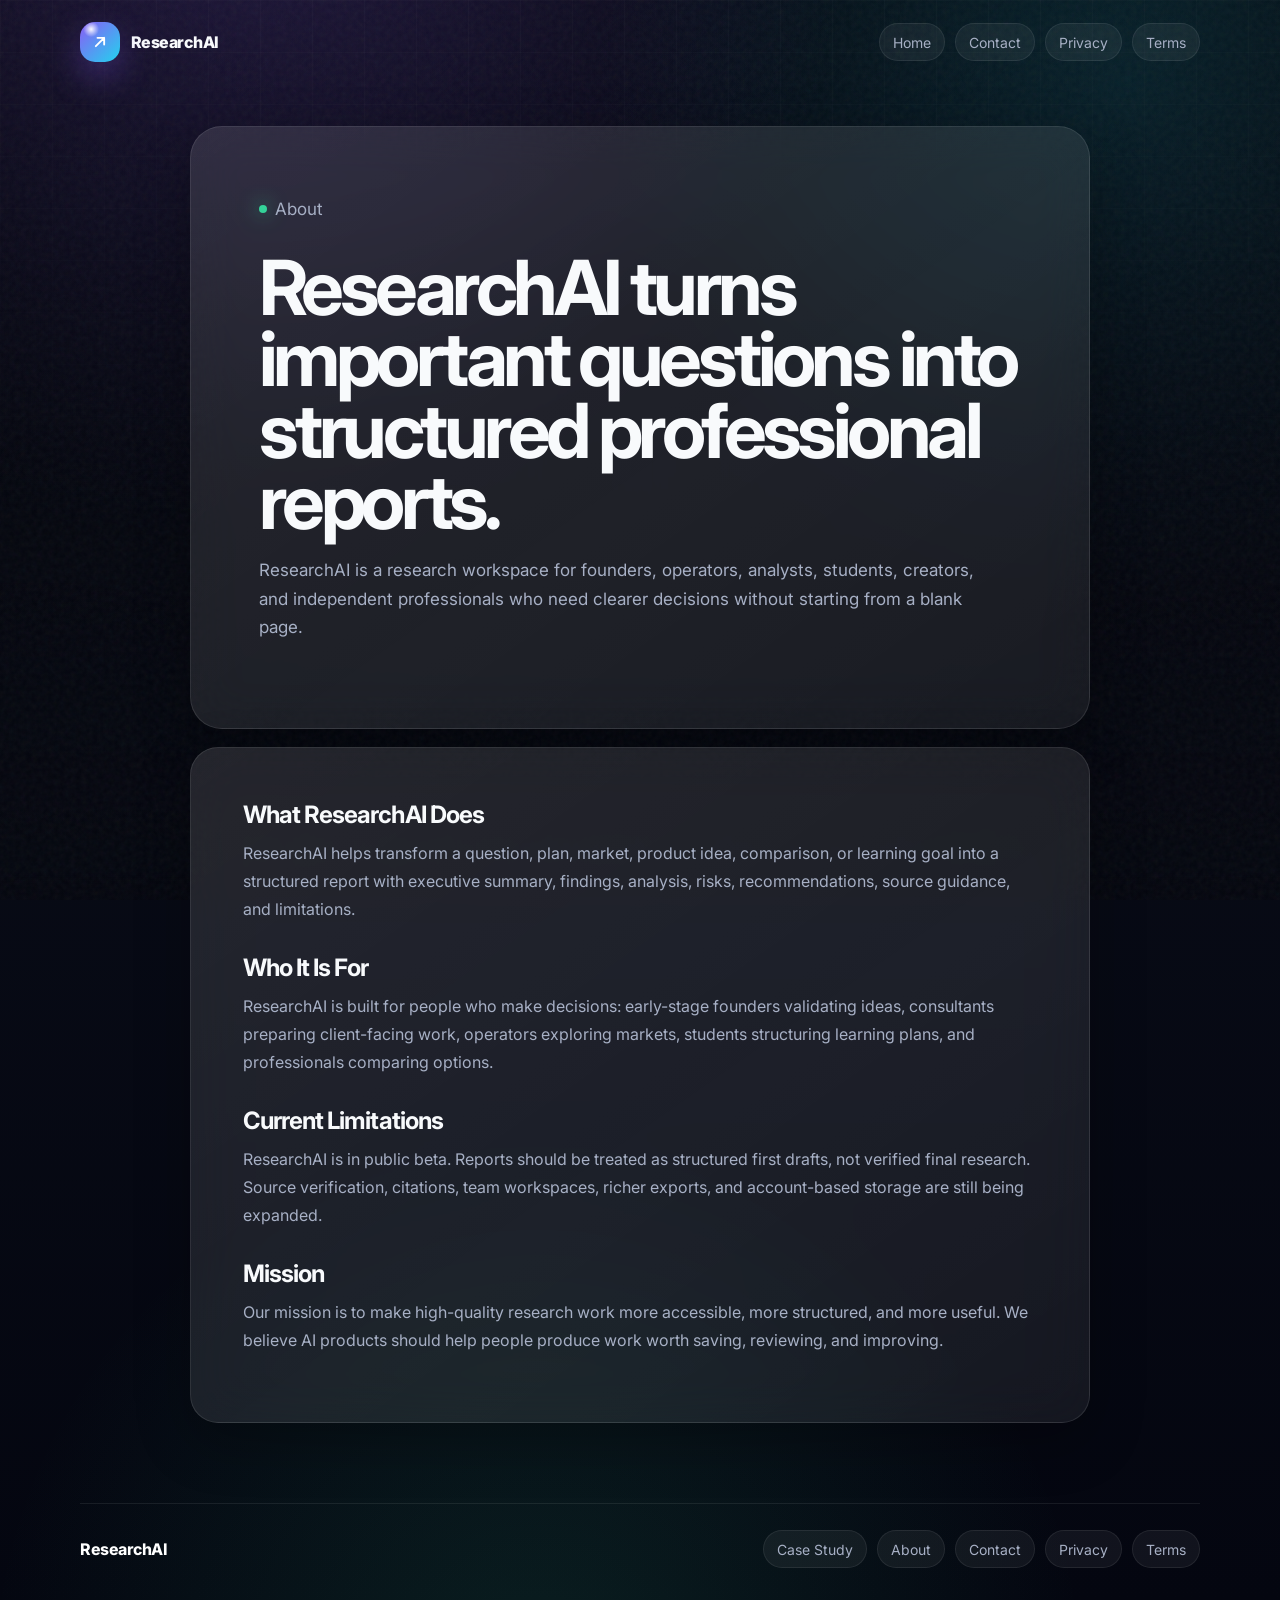
==== commit 2b61e35e: "Final beta polish" ====
--- a/about.html
+++ b/about.html
@@ -58,6 +58,7 @@
   <footer class="static-footer">
     <span>ResearchAI</span>
     <nav aria-label="Footer">
+      <a href="case-study.html">Case Study</a>
       <a href="about.html">About</a>
       <a href="contact.html">Contact</a>
       <a href="privacy.html">Privacy</a>
--- a/style.css
+++ b/style.css
@@ -380,9 +380,27 @@
   box-shadow: var(--shadow-soft);
 }
 
+.usage-heading {
+  display: flex;
+  align-items: center;
+  justify-content: space-between;
+  gap: 10px;
+  margin-bottom: 5px;
+}
+
 .usage-card strong {
   display: block;
-  margin-bottom: 5px;
+}
+
+.dev-badge {
+  border: 1px solid rgba(34,197,94,.38);
+  border-radius: 999px;
+  padding: 3px 7px;
+  background: rgba(34,197,94,.14);
+  color: #86efac;
+  font-size: 10px;
+  font-weight: 800;
+  letter-spacing: .08em;
 }
 
 .usage-card p {
@@ -406,6 +424,70 @@
   border-radius: inherit;
   background: linear-gradient(90deg, var(--purple), var(--cyan));
   transition: width .5s var(--ease);
+}
+
+.usage-card.is-dev {
+  background:
+    linear-gradient(145deg, rgba(34,197,94,.15), rgba(34,211,238,.055)),
+    rgba(255,255,255,.055);
+  border-color: rgba(34,197,94,.24);
+}
+
+.usage-card.is-dev .usage-bar {
+  display: none;
+}
+
+.usage-card.is-pro {
+  background:
+    linear-gradient(145deg, rgba(139,92,246,.17), rgba(34,211,238,.075)),
+    rgba(255,255,255,.055);
+  border-color: rgba(139,92,246,.3);
+}
+
+.usage-card.is-pro .usage-bar {
+  display: none;
+}
+
+.auth-card {
+  margin-top: 14px;
+  padding: 16px;
+  border-radius: 22px;
+  background: rgba(255,255,255,.045);
+  border: 1px solid rgba(255,255,255,.09);
+}
+
+.auth-card strong {
+  display: block;
+  margin-bottom: 5px;
+}
+
+.auth-card p {
+  margin: 0;
+  color: var(--muted);
+  font-size: 13px;
+  line-height: 1.45;
+  overflow-wrap: anywhere;
+}
+
+.auth-actions {
+  display: grid;
+  grid-template-columns: 1fr 1fr;
+  gap: 8px;
+  margin-top: 12px;
+}
+
+.auth-actions button {
+  min-height: 34px;
+  padding: 0 10px;
+  font-size: 12px;
+}
+
+.auth-actions button[hidden] {
+  display: none;
+}
+
+.auth-card.is-signed-in .auth-actions {
+  grid-template-columns: 1fr;
 }
 
 .topbar,
@@ -1510,10 +1592,10 @@
 
 .report-document {
   max-width: 960px;
-  margin: 36px auto 110px;
+  margin: 30px auto 96px;
   padding: 0 32px;
   display: grid;
-  gap: 22px;
+  gap: 18px;
   order: 1;
 }
 
@@ -1547,7 +1629,7 @@
 .report-section:nth-child(12) { animation-delay: .44s; }
 
 .report-hero {
-  padding: 42px;
+  padding: 36px;
   background:
     radial-gradient(circle at 10% 10%, rgba(139,92,246,.16), transparent 35%),
     radial-gradient(circle at 90% 15%, rgba(34,211,238,.1), transparent 30%),
@@ -1555,9 +1637,9 @@
 }
 
 .report-hero h1 {
-  margin: 14px 0;
-  font-size: clamp(38px, 5vw, 64px);
-  line-height: 1;
+  margin: 12px 0;
+  font-size: clamp(36px, 4.8vw, 60px);
+  line-height: 1.02;
   letter-spacing: -.045em;
   background: linear-gradient(115deg, #fff 0%, #dce4ff 33%, #8eeaff 68%, #c4b5fd 100%);
   background-clip: text;
@@ -1567,29 +1649,31 @@
 
 .report-hero > p:not(.eyebrow) {
   color: var(--muted);
-  line-height: 1.7;
-  font-size: 16px;
+  line-height: 1.62;
+  font-size: 15px;
 }
 
 .report-stats {
   display: grid;
-  grid-template-columns: repeat(4, 1fr);
+  grid-template-columns: repeat(4, minmax(0, 1fr));
   gap: 10px;
-  margin-top: 22px;
+  margin-top: 18px;
 }
 
 .report-stats div,
 .insight-grid div {
-  padding: 17px;
-  border-radius: 18px;
+  min-width: 0;
+  padding: 14px;
+  border-radius: 16px;
   background: rgba(255,255,255,.045);
   border: 1px solid rgba(255,255,255,.075);
 }
 
 .report-stats strong {
   display: block;
-  font-size: 23px;
+  font-size: 21px;
   letter-spacing: -.04em;
+  overflow-wrap: anywhere;
 }
 
 .report-stats span {
@@ -1598,7 +1682,7 @@
 }
 
 .report-section {
-  padding: 32px;
+  padding: 26px;
 }
 
 .report-section:hover {
@@ -1610,14 +1694,14 @@
   display: flex;
   justify-content: space-between;
   align-items: start;
-  gap: 24px;
-  margin-bottom: 22px;
+  gap: 18px;
+  margin-bottom: 16px;
 }
 
 .section-title h2 {
   margin: 4px 0 0;
-  font-size: clamp(25px, 3vw, 34px);
-  line-height: 1.08;
+  font-size: clamp(23px, 2.6vw, 31px);
+  line-height: 1.1;
   letter-spacing: -.035em;
 }
 
@@ -1632,40 +1716,41 @@
 }
 
 .section-title span {
-  padding: 7px 10px;
+  padding: 6px 9px;
   border-radius: 999px;
   color: #b9f7d2;
   background: rgba(52,211,153,.1);
   border: 1px solid rgba(52,211,153,.18);
-  font-size: 12px;
+  font-size: 11px;
   white-space: nowrap;
 }
 
 .report-section p,
 .report-section li {
   color: var(--muted);
-  line-height: 1.78;
+  line-height: 1.62;
   font-size: 15px;
+  overflow-wrap: break-word;
 }
 
 .executive-section {
-  padding: 38px;
+  padding: 30px;
   background:
     linear-gradient(180deg, rgba(255,255,255,.075), rgba(255,255,255,.045)),
     rgba(9,13,26,.72);
 }
 
 .executive-brief {
-  margin-bottom: 24px;
-  padding: 0 0 22px;
+  margin-bottom: 16px;
+  padding: 0 0 16px;
   border-bottom: 1px solid rgba(255,255,255,.08);
 }
 
 .executive-brief p {
   margin: 0;
   color: #dbe7ff;
-  font-size: 18px;
-  line-height: 1.78;
+  font-size: 17px;
+  line-height: 1.62;
 }
 
 .report-disclaimer {
@@ -1681,37 +1766,38 @@
 
 .insight-grid {
   display: grid;
-  grid-template-columns: repeat(3, 1fr);
-  gap: 14px;
-  margin-top: 18px;
+  grid-template-columns: repeat(auto-fit, minmax(min(100%, 240px), 1fr));
+  gap: 12px;
+  margin-top: 12px;
 }
 
 .insight-grid strong {
   display: block;
-  margin-bottom: 8px;
-  color: white;
-  line-height: 1.35;
+  margin-bottom: 7px;
+  color: white;
+  line-height: 1.3;
+  overflow-wrap: break-word;
 }
 
 .insight-grid p {
   margin: 0;
   font-size: 14px;
-  line-height: 1.65;
+  line-height: 1.56;
 }
 
 .comparison-list {
-  margin: 10px 0 0;
+  margin: 8px 0 0;
   padding: 0;
   display: grid;
-  gap: 8px;
+  gap: 7px;
   list-style: none;
 }
 
 .comparison-list li {
   display: grid;
-  gap: 6px;
-  padding: 10px;
-  border-radius: 14px;
+  gap: 5px;
+  padding: 9px;
+  border-radius: 12px;
   background: rgba(255,255,255,.045);
   border: 1px solid rgba(255,255,255,.075);
 }
@@ -1719,7 +1805,8 @@
 .comparison-list span {
   color: var(--muted);
   font-size: 13px;
-  line-height: 1.45;
+  line-height: 1.42;
+  overflow-wrap: break-word;
 }
 
 .chart-card {
@@ -1763,22 +1850,23 @@
 
 .split {
   display: grid;
-  grid-template-columns: 1fr 1fr;
-  gap: 24px;
+  grid-template-columns: repeat(2, minmax(0, 1fr));
+  gap: 18px;
 }
 
 .signal-list {
   padding: 0;
   margin: 0;
   display: grid;
-  gap: 12px;
+  gap: 10px;
   list-style: none;
 }
 
 .signal-list li {
   position: relative;
-  padding: 16px 16px 16px 32px;
-  border-radius: 16px;
+  min-width: 0;
+  padding: 14px 14px 14px 30px;
+  border-radius: 14px;
   background: rgba(255,255,255,.042);
   border: 1px solid rgba(255,255,255,.072);
 }
@@ -1787,8 +1875,8 @@
   content: "";
   position: absolute;
   left: 12px;
-  top: 14px;
-  bottom: 14px;
+  top: 12px;
+  bottom: 12px;
   width: 6px;
   border-radius: 999px;
   background: var(--green);
@@ -1808,13 +1896,14 @@
 }
 
 .signal-list strong {
-  margin-bottom: 5px;
-  color: white;
+  margin-bottom: 4px;
+  color: white;
+  line-height: 1.28;
 }
 
 .signal-list span {
   font-size: 14px;
-  line-height: 1.6;
+  line-height: 1.5;
 }
 
 .table-wrap {
@@ -1825,17 +1914,19 @@
 table {
   width: 100%;
   border-collapse: collapse;
-  border-radius: 20px;
+  border-radius: 16px;
   overflow: hidden;
   font-size: 14px;
 }
 
 th,
 td {
-  padding: 14px;
+  padding: 12px 14px;
   text-align: left;
   border-bottom: 1px solid rgba(255,255,255,.08);
   color: var(--muted);
+  line-height: 1.45;
+  min-width: 140px;
 }
 
 th {
@@ -1845,24 +1936,25 @@
 
 .timeline {
   display: grid;
-  gap: 14px;
+  gap: 12px;
 }
 
 .timeline div {
-  padding: 18px;
+  min-width: 0;
+  padding: 15px;
   display: grid;
   grid-template-columns: 36px 1fr;
-  gap: 8px 14px;
-  border-radius: 16px;
+  gap: 7px 13px;
+  border-radius: 14px;
   background: rgba(255,255,255,.045);
   border: 1px solid rgba(255,255,255,.08);
 }
 
 .timeline span {
   grid-row: span 2;
-  width: 34px;
-  height: 34px;
-  border-radius: 13px;
+  width: 32px;
+  height: 32px;
+  border-radius: 12px;
   display: grid;
   place-items: center;
   background: linear-gradient(135deg, rgba(139,92,246,.3), rgba(34,211,238,.18));
@@ -1874,38 +1966,256 @@
 .timeline strong {
   align-self: end;
   color: white;
-  line-height: 1.35;
+  line-height: 1.3;
+  overflow-wrap: break-word;
 }
 
 .timeline p {
   margin: 0;
   color: var(--muted);
-  line-height: 1.65;
+  line-height: 1.5;
 }
 
 .confidence-grid {
   display: grid;
-  grid-template-columns: repeat(3, 1fr);
-  gap: 14px;
+  grid-template-columns: repeat(auto-fit, minmax(min(100%, 230px), 1fr));
+  gap: 12px;
 }
 
 .confidence-grid div {
-  padding: 18px;
-  border-radius: 16px;
+  min-width: 0;
+  padding: 15px;
+  border-radius: 14px;
   background: rgba(255,255,255,.042);
   border: 1px solid rgba(255,255,255,.075);
 }
 
 .confidence-grid strong {
   display: block;
-  margin-bottom: 8px;
-  color: white;
+  margin-bottom: 6px;
+  color: white;
+  line-height: 1.3;
 }
 
 .confidence-grid p {
   margin: 0;
   font-size: 14px;
-  line-height: 1.65;
+  line-height: 1.52;
+}
+
+.scorecard-grid {
+  display: grid;
+  grid-template-columns: repeat(auto-fit, minmax(min(100%, 310px), 1fr));
+  gap: 12px;
+}
+
+.scorecard-card {
+  min-width: 0;
+  padding: 16px;
+  border-radius: 16px;
+  background: rgba(255,255,255,.045);
+  border: 1px solid rgba(255,255,255,.08);
+}
+
+.scorecard-card h3 {
+  margin: 0 0 12px;
+  color: white;
+  font-size: 16px;
+  line-height: 1.25;
+  letter-spacing: -.02em;
+}
+
+.scorecard-card ul {
+  display: grid;
+  gap: 8px;
+  margin: 0;
+  padding: 0;
+  list-style: none;
+}
+
+.scorecard-card li {
+  display: grid;
+  grid-template-columns: minmax(0, 1fr) auto;
+  gap: 12px;
+  align-items: start;
+  padding: 10px;
+  border-radius: 12px;
+  background: rgba(255,255,255,.04);
+  border: 1px solid rgba(255,255,255,.065);
+}
+
+.scorecard-card li strong {
+  display: block;
+  margin: 0 0 4px;
+  color: white;
+  font-size: 14px;
+  line-height: 1.25;
+}
+
+.scorecard-card li p {
+  margin: 0;
+  font-size: 13px;
+  line-height: 1.45;
+}
+
+.scorecard-card li b {
+  min-width: 58px;
+  padding: 6px 8px;
+  border-radius: 999px;
+  color: white;
+  background: rgba(139,92,246,.16);
+  border: 1px solid rgba(139,92,246,.3);
+  font-size: 15px;
+  line-height: 1;
+  text-align: center;
+  white-space: nowrap;
+}
+
+.scorecard-card li b span {
+  color: var(--soft);
+  font-size: 11px;
+  font-weight: 700;
+}
+
+.reasoning-chain {
+  display: grid;
+  gap: 0;
+}
+
+.reasoning-chain article {
+  position: relative;
+  display: grid;
+  grid-template-columns: 34px minmax(0, 1fr);
+  gap: 12px;
+  padding: 0 0 18px;
+}
+
+.reasoning-chain article:not(:last-child)::after {
+  content: "";
+  position: absolute;
+  left: 16px;
+  top: 38px;
+  bottom: 5px;
+  width: 1px;
+  background: linear-gradient(180deg, rgba(139,92,246,.55), rgba(34,211,238,.2));
+}
+
+.reasoning-chain article > span {
+  width: 34px;
+  height: 34px;
+  border-radius: 12px;
+  display: grid;
+  place-items: center;
+  color: white;
+  background: linear-gradient(135deg, rgba(139,92,246,.32), rgba(34,211,238,.18));
+  border: 1px solid rgba(255,255,255,.12);
+  font-size: 13px;
+  font-weight: 800;
+}
+
+.reasoning-chain article > div {
+  min-width: 0;
+  padding: 10px 12px;
+  border-radius: 14px;
+  background: rgba(255,255,255,.04);
+  border: 1px solid rgba(255,255,255,.07);
+}
+
+.reasoning-chain strong {
+  display: block;
+  color: white;
+  line-height: 1.3;
+}
+
+.reasoning-chain p {
+  margin: 4px 0 0;
+  font-size: 13px;
+  line-height: 1.45;
+}
+
+.recommendation-list {
+  display: grid;
+  gap: 12px;
+}
+
+.recommendation-card {
+  display: grid;
+  grid-template-columns: 34px minmax(0, 1fr);
+  gap: 12px;
+  padding: 15px;
+  border-radius: 16px;
+  background: rgba(255,255,255,.045);
+  border: 1px solid rgba(255,255,255,.08);
+}
+
+.recommendation-card > span {
+  width: 34px;
+  height: 34px;
+  border-radius: 12px;
+  display: grid;
+  place-items: center;
+  color: white;
+  background: linear-gradient(135deg, rgba(139,92,246,.28), rgba(34,211,238,.18));
+  border: 1px solid rgba(255,255,255,.11);
+  font-size: 13px;
+  font-weight: 800;
+}
+
+.recommendation-card h3 {
+  margin: 0 0 10px;
+  color: white;
+  font-size: 16px;
+  line-height: 1.3;
+  letter-spacing: -.015em;
+}
+
+.recommendation-card dl {
+  display: grid;
+  gap: 7px;
+  margin: 0;
+}
+
+.recommendation-card dl div {
+  display: grid;
+  grid-template-columns: 76px minmax(0, 1fr);
+  gap: 10px;
+}
+
+.recommendation-card dt {
+  color: var(--soft);
+  font-size: 11px;
+  font-weight: 800;
+  letter-spacing: .08em;
+  text-transform: uppercase;
+}
+
+.recommendation-card dd {
+  margin: 0;
+  color: var(--muted);
+  font-size: 14px;
+  line-height: 1.48;
+}
+
+.final-grid div:first-child,
+.final-grid div:nth-child(2),
+.final-grid div:nth-child(9) {
+  background: linear-gradient(145deg, rgba(139,92,246,.16), rgba(34,211,238,.075));
+  border-color: rgba(139,92,246,.22);
+}
+
+.final-grid div:first-child strong,
+.final-grid div:nth-child(2) strong,
+.final-grid div:nth-child(9) strong {
+  color: #dbe7ff;
+}
+
+.final-grid div:first-child p,
+.final-grid div:nth-child(2) p {
+  color: white;
+  font-size: 18px;
+  font-weight: 800;
+  line-height: 1.25;
+  letter-spacing: -.025em;
 }
 
 /* Panel overlay */
@@ -2053,6 +2363,32 @@
 .settings-group .ghost-btn {
   margin-right: 10px;
   margin-bottom: 10px;
+}
+
+.billing-row {
+  display: flex;
+  align-items: flex-start;
+  justify-content: space-between;
+  gap: 16px;
+  padding: 12px 0;
+  border-bottom: 1px solid rgba(255,255,255,.08);
+}
+
+.billing-row span {
+  color: var(--muted);
+  font-size: 13px;
+}
+
+.billing-row strong {
+  max-width: 58%;
+  color: var(--text);
+  font-size: 13px;
+  text-align: right;
+  line-height: 1.45;
+}
+
+.billing-settings .accent-btn {
+  margin: 16px 10px 10px 0;
 }
 
 .settings-version {
@@ -2226,6 +2562,105 @@
   text-decoration: none;
 }
 
+.case-study-shell {
+  width: min(1040px, calc(100% - 36px));
+}
+
+.case-study-actions {
+  display: flex;
+  flex-wrap: wrap;
+  gap: 12px;
+  margin-top: 28px;
+}
+
+.case-study-actions a,
+.case-study-actions span,
+.case-study-content .accent-btn,
+.case-study-content .ghost-btn {
+  text-decoration: none;
+}
+
+.case-study-disabled {
+  opacity: .72;
+  cursor: not-allowed;
+}
+
+.case-study-grid,
+.screenshot-grid {
+  display: grid;
+  grid-template-columns: repeat(2, minmax(0, 1fr));
+  gap: 16px;
+  margin: 22px 0 34px;
+}
+
+.case-study-grid article,
+.screenshot-grid figure {
+  margin: 0;
+  padding: 22px;
+  border-radius: 18px;
+  background: rgba(255,255,255,.045);
+  border: 1px solid rgba(255,255,255,.09);
+}
+
+.case-study-grid h3 {
+  margin: 0 0 12px;
+}
+
+.case-study-grid ul,
+.case-study-content ul {
+  margin: 0 0 22px;
+  padding-left: 20px;
+  color: var(--muted);
+  line-height: 1.75;
+}
+
+.case-study-tags,
+.architecture-list {
+  display: flex;
+  flex-wrap: wrap;
+  gap: 10px;
+  margin: 18px 0 32px;
+}
+
+.case-study-tags span,
+.architecture-list span {
+  display: inline-flex;
+  align-items: center;
+  min-height: 36px;
+  padding: 0 13px;
+  border-radius: 999px;
+  color: var(--text);
+  background: rgba(255,255,255,.06);
+  border: 1px solid rgba(255,255,255,.1);
+  font-size: 13px;
+  font-weight: 700;
+}
+
+.screenshot-grid {
+  grid-template-columns: repeat(3, minmax(0, 1fr));
+}
+
+.screenshot-placeholder {
+  display: grid;
+  place-items: center;
+  min-height: 180px;
+  border-radius: 14px;
+  color: var(--soft);
+  font-weight: 800;
+  text-align: center;
+  background:
+    linear-gradient(145deg, rgba(139,92,246,.16), rgba(34,211,238,.08)),
+    rgba(255,255,255,.035);
+  border: 1px dashed rgba(255,255,255,.18);
+}
+
+.screenshot-grid figcaption {
+  margin-top: 12px;
+  color: var(--muted);
+  font-size: 13px;
+  line-height: 1.55;
+}
+
 .static-footer {
   padding: 26px 0 36px;
   color: var(--soft);
@@ -2363,6 +2798,7 @@
   .pricing-grid,
   .insight-grid,
   .confidence-grid,
+  .scorecard-grid,
   .report-stats,
   .split {
     grid-template-columns: 1fr;
@@ -2380,6 +2816,11 @@
     flex-direction: column;
     align-items: flex-start;
   }
+
+  .case-study-grid,
+  .screenshot-grid {
+    grid-template-columns: 1fr;
+  }
 }
 
 @media (max-width: 560px) {
@@ -2408,11 +2849,70 @@
   .report-document {
     padding: 0 14px;
     margin-bottom: 48px;
+    gap: 14px;
   }
 
   .report-hero,
   .report-section {
     border-radius: 24px;
+    padding: 20px;
+  }
+
+  .report-hero {
+    padding: 24px;
+  }
+
+  .section-title {
+    display: grid;
+    gap: 10px;
+    margin-bottom: 14px;
+  }
+
+  .section-title span {
+    justify-self: start;
+    white-space: normal;
+  }
+
+  .scorecard-card,
+  .recommendation-card {
+    padding: 13px;
+  }
+
+  .scorecard-card li {
+    grid-template-columns: 1fr;
+    gap: 8px;
+  }
+
+  .scorecard-card li b {
+    justify-self: start;
+  }
+
+  .recommendation-card {
+    grid-template-columns: 1fr;
+  }
+
+  .recommendation-card > span {
+    width: 30px;
+    height: 30px;
+  }
+
+  .recommendation-card dl div {
+    grid-template-columns: 1fr;
+    gap: 3px;
+  }
+
+  .reasoning-chain article {
+    grid-template-columns: 30px minmax(0, 1fr);
+    gap: 10px;
+  }
+
+  .reasoning-chain article > span {
+    width: 30px;
+    height: 30px;
+  }
+
+  .reasoning-chain article:not(:last-child)::after {
+    left: 14px;
   }
 
   .export-actions .ghost-btn,
@@ -2432,6 +2932,15 @@
   .history-actions {
     grid-column: 1 / -1;
     justify-content: flex-start;
+  }
+
+  .case-study-actions {
+    display: grid;
+  }
+
+  .case-study-actions a,
+  .case-study-actions span {
+    justify-content: center;
   }
 
   .report-stats {
@@ -2521,6 +3030,10 @@
   .report-stats div,
   .insight-grid div,
   .confidence-grid div,
+  .scorecard-card,
+  .scorecard-card li,
+  .reasoning-chain article > div,
+  .recommendation-card,
   .chart-card,
   .signal-list li,
   .timeline div {
@@ -2529,6 +3042,27 @@
     box-shadow: none;
   }
 
+  .scorecard-card h3,
+  .scorecard-card li strong,
+  .reasoning-chain strong,
+  .recommendation-card h3 {
+    color: black;
+  }
+
+  .scorecard-card li p,
+  .reasoning-chain p,
+  .recommendation-card dd {
+    color: #333;
+  }
+
+  .scorecard-card li b,
+  .reasoning-chain article > span,
+  .recommendation-card > span {
+    color: #111;
+    background: #f3f4f6;
+    border-color: #d1d5db;
+  }
+
   .report-disclaimer {
     background: #fffbeb;
     border-color: #fcd34d;
